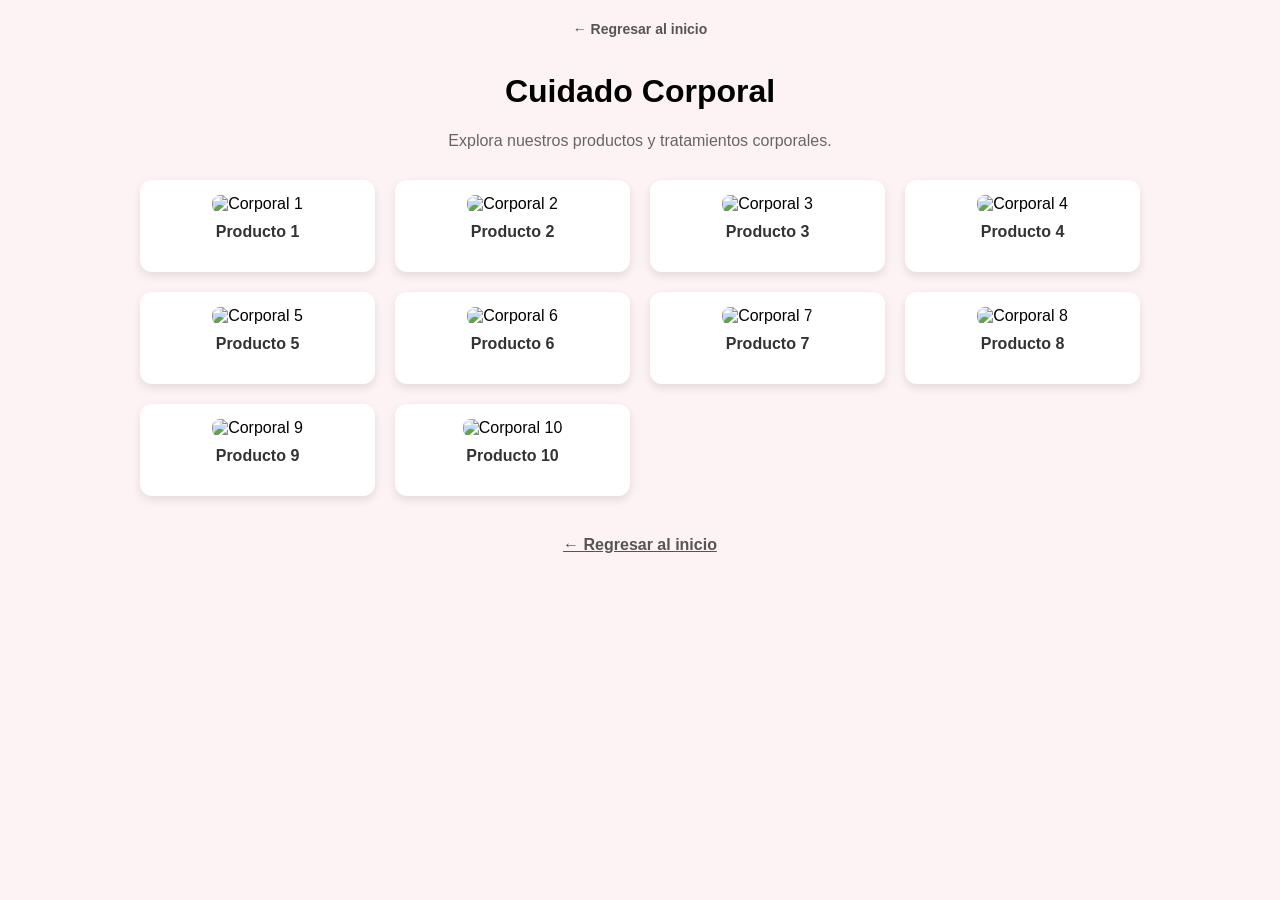
==== corporal.html @ 7ce0a53e "Primer commit de Glow Beauty Studio" ====
<!DOCTYPE html>
<html lang="es">
<head>
    <meta charset="UTF-8">
    <meta name="viewport" content="width=device-width, initial-scale=1.0">
    <title>Cuidado Corporal - Glow Beauty Studio</title>
    <style>
        body { margin: 0; font-family: sans-serif; background-color: #fdf2f4; padding: 20px; }
        .contenedor { max-width: 1000px; margin: 0 auto; text-align: center; }
        
        .btn-regresar-arriba {
            display: inline-block;
            margin-bottom: 15px;
            color: #555;
            text-decoration: none;
            font-size: 14px;
            font-weight: bold;
        }
        .btn-regresar-arriba:hover { color: #d81b60; text-decoration: underline; }

        .btn-regresar-abajo {
            display: inline-block;
            margin-top: 40px;
            color: #555;
            text-decoration: underline;
            font-weight: bold;
        }

        .grid-productos {
            display: grid;
            grid-template-columns: repeat(2, 1fr);
            gap: 20px;
            margin-top: 20px;
        }
        
        .tarjeta {
            background: white;
            padding: 15px;
            border-radius: 12px;
            box-shadow: 0 4px 10px rgba(0,0,0,0.1);
            transition: transform 0.3s;
        }
        .tarjeta:hover { transform: scale(1.05); }
        .tarjeta img { width: 100%; height: 160px; object-fit: cover; border-radius: 8px; }
        .tarjeta p { font-weight: bold; color: #333; margin-top: 10px; }

        @media (min-width: 768px) {
            .grid-productos { grid-template-columns: repeat(4, 1fr); }
        }
    </style>
</head>
<body>

<div class="contenedor">
    <div>
        <a href="index.html" class="btn-regresar-arriba">← Regresar al inicio</a>
    </div>

    <h1>Cuidado Corporal</h1>
    <p style="color: #666; margin-bottom: 30px;">Explora nuestros productos y tratamientos corporales.</p>

    <div class="grid-productos">
        <div class="tarjeta"><img src="img/corporal1.jpg" alt="Corporal 1"><p>Producto 1</p></div>
        <div class="tarjeta"><img src="img/corporal2.jpg" alt="Corporal 2"><p>Producto 2</p></div>
        <div class="tarjeta"><img src="img/corporal3.jpg" alt="Corporal 3"><p>Producto 3</p></div>
        <div class="tarjeta"><img src="img/corporal4.jpg" alt="Corporal 4"><p>Producto 4</p></div>
        <div class="tarjeta"><img src="img/corporal5.jpg" alt="Corporal 5"><p>Producto 5</p></div>
        <div class="tarjeta"><img src="img/corporal6.jpg" alt="Corporal 6"><p>Producto 6</p></div>
        <div class="tarjeta"><img src="img/corporal7.jpg" alt="Corporal 7"><p>Producto 7</p></div>
        <div class="tarjeta"><img src="img/corporal8.jpg" alt="Corporal 8"><p>Producto 8</p></div>
        <div class="tarjeta"><img src="img/corporal9.jpg" alt="Corporal 9"><p>Producto 9</p></div>
        <div class="tarjeta"><img src="img/corporal10.jpg" alt="Corporal 10"><p>Producto 10</p></div>
    </div>

    <div>
        <a href="index.html" class="btn-regresar-abajo">← Regresar al inicio</a>
    </div>
</div>

</body>
</html>
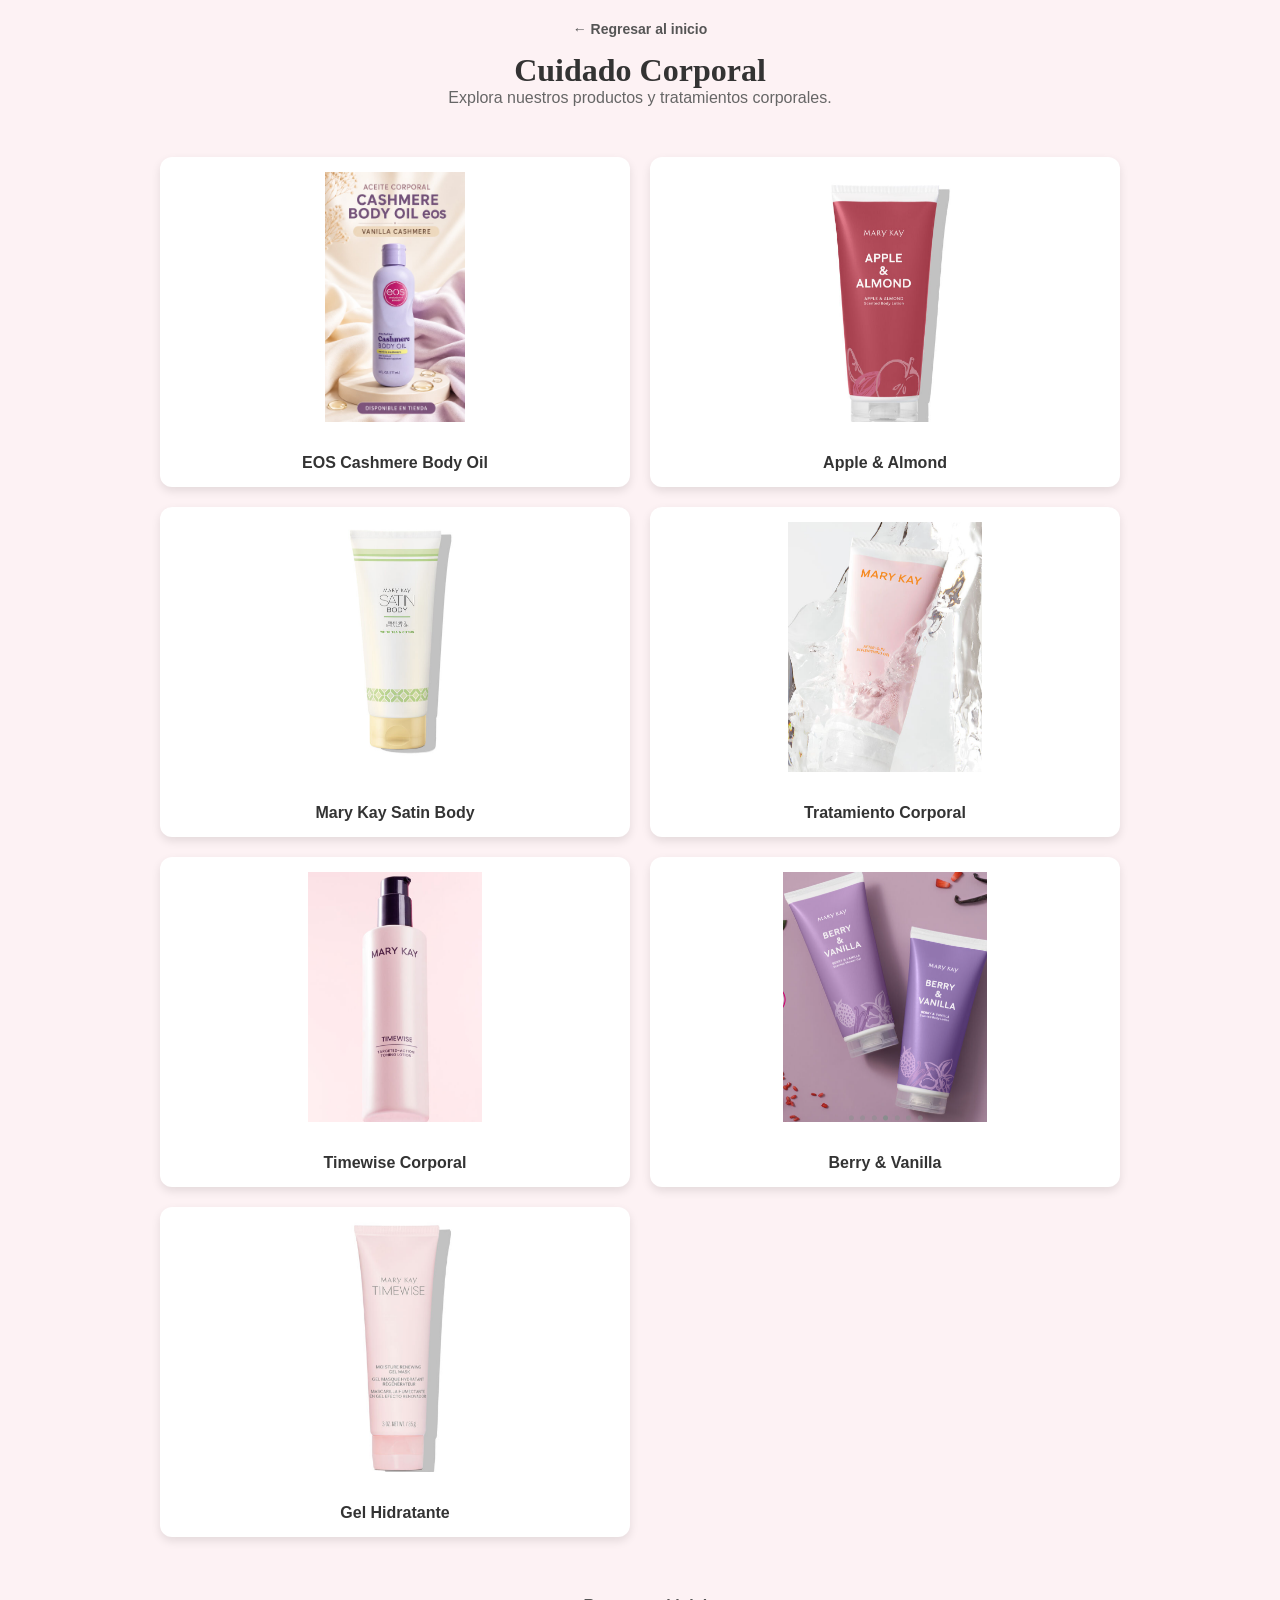
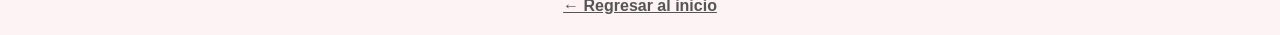
==== commit 72de0f51: "Arreglando productos estrella y banner movil" ====
--- a/corporal.html
+++ b/corporal.html
@@ -4,6 +4,7 @@
     <meta charset="UTF-8">
     <meta name="viewport" content="width=device-width, initial-scale=1.0">
     <title>Cuidado Corporal - Glow Beauty Studio</title>
+    <link rel="stylesheet" href="style.css">
     <style>
         body { margin: 0; font-family: sans-serif; background-color: #fdf2f4; padding: 20px; }
         .contenedor { max-width: 1000px; margin: 0 auto; text-align: center; }
@@ -33,20 +34,7 @@
             margin-top: 20px;
         }
         
-        .tarjeta {
-            background: white;
-            padding: 15px;
-            border-radius: 12px;
-            box-shadow: 0 4px 10px rgba(0,0,0,0.1);
-            transition: transform 0.3s;
-        }
-        .tarjeta:hover { transform: scale(1.05); }
-        .tarjeta img { width: 100%; height: 160px; object-fit: cover; border-radius: 8px; }
-        .tarjeta p { font-weight: bold; color: #333; margin-top: 10px; }
-
-        @media (min-width: 768px) {
-            .grid-productos { grid-template-columns: repeat(4, 1fr); }
-        }
+       
     </style>
 </head>
 <body>
@@ -58,24 +46,56 @@
 
     <h1>Cuidado Corporal</h1>
     <p style="color: #666; margin-bottom: 30px;">Explora nuestros productos y tratamientos corporales.</p>
-
-    <div class="grid-productos">
-        <div class="tarjeta"><img src="img/corporal1.jpg" alt="Corporal 1"><p>Producto 1</p></div>
-        <div class="tarjeta"><img src="img/corporal2.jpg" alt="Corporal 2"><p>Producto 2</p></div>
-        <div class="tarjeta"><img src="img/corporal3.jpg" alt="Corporal 3"><p>Producto 3</p></div>
-        <div class="tarjeta"><img src="img/corporal4.jpg" alt="Corporal 4"><p>Producto 4</p></div>
-        <div class="tarjeta"><img src="img/corporal5.jpg" alt="Corporal 5"><p>Producto 5</p></div>
-        <div class="tarjeta"><img src="img/corporal6.jpg" alt="Corporal 6"><p>Producto 6</p></div>
-        <div class="tarjeta"><img src="img/corporal7.jpg" alt="Corporal 7"><p>Producto 7</p></div>
-        <div class="tarjeta"><img src="img/corporal8.jpg" alt="Corporal 8"><p>Producto 8</p></div>
-        <div class="tarjeta"><img src="img/corporal9.jpg" alt="Corporal 9"><p>Producto 9</p></div>
-        <div class="tarjeta"><img src="img/corporal10.jpg" alt="Corporal 10"><p>Producto 10</p></div>
+<div class="grid-productos">
+        <div class="tarjeta" onclick="abrirModal('img/corporal1.jpg', 'EOS Cashmere Body Oil')">
+            <img src="img/corporal1.jpg" alt="EOS Cashmere Body Oil">
+            <p>EOS Cashmere Body Oil</p>
+        </div>
+        <div class="tarjeta" onclick="abrirModal('img/corporal2.jpg', 'Apple & Almond')">
+            <img src="img/corporal2.jpg" alt="Apple & Almond">
+            <p>Apple & Almond</p>
+        </div>
+        <div class="tarjeta" onclick="abrirModal('img/corporal3.jpg', 'Mary Kay Satin Body')">
+            <img src="img/corporal3.jpg" alt="Mary Kay Satin Body">
+            <p>Mary Kay Satin Body</p>
+        </div>
+        <div class="tarjeta" onclick="abrirModal('img/corporal4.jpg', 'Tratamiento Corporal')">
+            <img src="img/corporal4.jpg" alt="Tratamiento Corporal">
+            <p>Tratamiento Corporal</p>
+        </div>
+        <div class="tarjeta" onclick="abrirModal('img/corporal5.jpg', 'Timewise Corporal')">
+            <img src="img/corporal5.jpg" alt="Timewise Corporal">
+            <p>Timewise Corporal</p>
+        </div>
+        <div class="tarjeta" onclick="abrirModal('img/corporal6.jpg', 'Berry & Vanilla')">
+            <img src="img/corporal6.jpg" alt="Berry & Vanilla">
+            <p>Berry & Vanilla</p>
+        </div>
+        <div class="tarjeta" onclick="abrirModal('img/corporal7.jpg', 'Gel Hidratante')">
+            <img src="img/corporal7.jpg" alt="Gel Hidratante">
+            <p>Gel Hidratante</p>
+        </div>
     </div>
 
     <div>
         <a href="index.html" class="btn-regresar-abajo">← Regresar al inicio</a>
     </div>
 </div>
+<!-- Modal de Producto Único -->
+    <div id="modalProducto" class="modal" style="display: none;">
+        <div class="modal-contenido">
+            <span class="cerrar" onclick="cerrarModal()">&times;</span>
+            <img id="imgModal" src="" alt="Producto">
+            <h2 id="tituloModal"></h2>
+
+            <button class="btn-carrito" onclick="alert('Producto agregado al carrito')">Agregar al carrito</button>
+            <a id="btnwhatsapp" href="javascript:void(0)" target="_blank" class="btn-red btn-ws">Comprar por WhatsApp 📱</a>
+            <a href="https://www.instagram.com/rigoca94?igsh=Z3h2cnkidjvhbwti" target="_blank" class="btn-red btn-ig">Comprar por Instagram 🛍️</a>
+        </div>
+    </div>
+
+    <!-- Archivo JavaScript -->
+    <script src="script.js"></script>
 
 </body>
 </html>
--- a/style.css
+++ b/style.css
@@ -0,0 +1,756 @@
+/* Estilos actualizados para el logo */
+.logo {
+    font-size: 28px;
+    font-weight: 600;
+    letter-spacing: 4px;
+    display: flex;
+    flex-direction: column; /* Apila el texto uno sobre otro */
+    align-items: center;
+    line-height: 1; /* Reduce el espacio entre las palabras */
+}
+
+.sub-logo {
+    font-family: 'Montserrat', sans-serif; /* Usa la fuente limpia para el subtítulo */
+    font-size: 10px;
+    font-weight: 300;
+    letter-spacing: 3px;
+    margin-top: 4px;
+    color: #666;
+}
+/* ==========================================
+   ESTILOS BASE / ESCRITORIO
+   ========================================== */
+* {
+    margin: 0;
+    padding: 0;
+    box-sizing: border-box;
+}
+
+body {
+    font-family: 'Montserrat', sans-serif;
+    background-color: #ffffff;
+    color: #333;
+}
+
+h1, h2, h3, .logo {
+    font-family: 'Playfair Display', serif;
+}
+
+.navbar {
+    display: flex;
+    justify-content: space-between;
+    align-items: center;
+    padding: 20px 50px;
+    background-color: #ffffff;
+    position: sticky;
+    top: 0;
+    z-index: 100;
+    border-bottom: 1px solid #eee;
+}
+
+.menu-toggle {
+    display: none; /* Oculto en computadoras */
+    background: none;
+    border: none;
+    font-size: 24px;
+    cursor: pointer;
+}
+
+.logo {
+    font-size: 28px;
+    font-weight: 600;
+    letter-spacing: 4px;
+    display: flex;
+    flex-direction: column;
+    align-items: center;
+    line-height: 1;
+}
+
+.sub-logo {
+    font-family: 'Montserrat', sans-serif;
+    font-size: 10px;
+    font-weight: 300;
+    letter-spacing: 3px;
+    margin-top: 4px;
+    color: #666;
+}
+
+nav ul {
+    list-style: none;
+    display: flex;
+    gap: 30px;
+}
+
+nav ul li a {
+    text-decoration: none;
+    color: #333;
+    font-size: 14px;
+    text-transform: uppercase;
+    letter-spacing: 1px;
+    transition: color 0.3s ease;
+}
+
+nav ul li a:hover {
+    color: #f48fb1;
+}
+
+.hero {
+    height: 80vh;
+    /* Usamos una capa doble o aseguramos que la ruta comience con barra si es necesario, 
+       pero lo ideal para GitHub Pages es mantener la ruta limpia o separada */
+   background: linear-gradient(rgba(0,0,0,0.55), rgba(0,0,0,0.55)), url('/img/banner.jpg');
+    background-size: cover;
+    background-position: center center;
+    background-repeat: no-repeat;
+    display: flex;
+    flex-direction: column;
+    align-items: center;
+    justify-content: center;
+    text-align: center;
+    padding: 0 20px;
+    color: #ffffff;
+}
+/* Estilo elegante para el título principal */
+.hero h1 {
+    font-family: 'Playfair Display', serif;
+    font-size: 42px;
+    font-weight: 600;
+    margin-bottom: 15px;
+    letter-spacing: 1px;
+    color: #ffffff;
+    text-shadow: 0 2px 4px rgba(0,0,0,0.5); /* Sombra suave para darle relieve */
+}
+
+/* Estilo para los subtítulos y textos secundarios */
+.hero p {
+    font-family: 'Montserrat', sans-serif;
+    font-size: 15px;
+    margin-bottom: 25px;
+    color: #f0f0f0;
+    letter-spacing: 1px;
+}
+
+/* Botón llamativo pero elegante */
+.hero .btn-principal {
+    background-color: #ffffff;
+    color: #000000;
+    padding: 12px 35px;
+    border: none;
+    font-family: 'Montserrat', sans-serif;
+    font-size: 13px;
+    text-transform: uppercase;
+    letter-spacing: 2px;
+    cursor: pointer;
+    transition: all 0.3s ease;
+    box-shadow: 0 4px 10px rgba(0,0,0,0.3);
+}
+
+.hero .btn-principal:hover {
+    background-color: #f48fb1;
+    color: #ffffff;
+}
+
+.productos {
+    padding: 60px 50px;
+    text-align: center;
+}
+
+.productos h2 {
+    font-size: 32px;
+    margin-bottom: 40px;
+}
+
+.grid-productos {
+    display: grid;
+    grid-template-columns: repeat(auto-fit, minmax(260px, 1fr));
+    gap: 30px;
+}
+
+.tarjeta-producto {
+    background: #fff;
+    padding: 20px;
+    transition: transform 0.3s ease;
+}
+
+
+.tarjeta-producto:hover {
+    transform: translateY(-5px);
+}
+
+.img-placeholder {
+    height: 250px;
+    background-color: #f0f0f0;
+    display: flex;
+    align-items: center;
+    justify-content: center;
+    color: #aaa;
+    margin-bottom: 15px;
+}
+
+.tarjeta-producto h3 {
+    font-size: 18px;
+    margin-bottom: 10px;
+}
+
+.precio {
+    font-weight: 500;
+    margin-bottom: 15px;
+}
+
+.btn-agregar {
+    background-color: transparent;
+    color: #000;
+    border: 1px solid #000;
+    width: 100%;
+    padding: 10px 20px;
+    font-family: 'Montserrat', sans-serif;
+    cursor: pointer;
+    transition: all 0.3s;
+}
+
+.btn-agregar:hover {
+    background-color: #000;
+    color: #fff;
+}
+
+/* ==========================================
+   ADAPTACIÓN PARA CELULARES (MEDIA QUERIES)
+   ========================================== */
+@media (max-width: 768px) {
+    .navbar {
+        padding: 15px 20px;
+        .categorias {
+        padding: 40px 20px;
+    }
+
+    .grid-categorias {
+        gap: 25px;
+    }
+
+    .img-categoria {
+        height: 280px; /* Un poco más bajitas en celular */
+    }
+    }
+
+    .menu-toggle {
+        display: block; /* Muestra el botón de hamburguesa */
+    }
+
+    /* Oculta el menú normal y lo convierte en desplegable */
+    .nav-menu {
+        display: none;
+        position: absolute;
+        top: 100%;
+        left: 0;
+        width: 100%;
+        background-color: #ffffff;
+        border-bottom: 1px solid #eee;
+        padding: 20px 0;
+        box-shadow: 0 4px 6px rgba(0,0,0,0.05);
+    }
+
+    .nav-menu.active {
+        display: block; /* Se muestra al hacer click */
+    }
+
+    nav ul {
+        flex-direction: column;
+        align-items: center;
+        gap: 20px;
+    }
+
+    .logo {
+        font-size: 22px;
+    }
+
+    .sub-logo {
+        font-size: 8px;
+    }
+
+    .hero {
+        height: 50vh;
+    }
+
+    .hero h1 {
+        font-size: 32px;
+    }
+
+    .hero p {
+        font-size: 14px;
+    }
+
+    .productos {
+        padding: 40px 20px;
+    }
+
+    .productos h2 {
+        font-size: 24px;
+        margin-bottom: 25px;
+    }
+
+    .grid-productos {
+        grid-template-columns: repeat(auto-fit, minmax(200px, 1fr));
+        gap: 15px;
+    }
+}
+.categorias {
+    padding: 60px 50px;
+    text-align: center;
+    background-color: #fdf2f4; /* Añade esta línea aquí */
+}
+.grid-categorias {
+    display: grid;
+    grid-template-columns: repeat(auto-fit, minmax(280px, 1fr));
+    gap: 40px; /* Un poco más de espacio entre bloques para que respire el diseño */
+}
+
+.tarjeta-categoria {
+    background: #fff;
+    display: flex;
+    flex-direction: column;
+    align-items: center;
+    transition: transform 0.4s ease;
+    cursor: pointer;
+}
+
+.tarjeta-categoria:hover {
+    transform: translateY(-8px);
+}
+
+.img-categoria {
+    width: 100%;
+    height: 350px; /* Imágenes más altas y estilizadas */
+    background-color: #eaeaea; /* Fondo gris claro mientras pones tus fotos */
+    display: flex;
+    align-items: center;
+    justify-content: center;
+    color: #999;
+    font-size: 14px;
+    margin-bottom: 20px;
+    box-shadow: 0 10px 20px rgba(0,0,0,0.05); /* Sombra muy sutil y elegante */
+}
+
+.tarjeta-categoria h3 {
+    font-size: 24px;
+    margin-bottom: 12px;
+    color: #222;
+}
+
+.btn-explorar {
+    text-decoration: none;
+    color: #000;
+    font-family: 'Montserrat', sans-serif;
+    font-size: 12px;
+    text-transform: uppercase;
+    letter-spacing: 2px;
+    border-bottom: 1px solid #000; /* Botón estilo enlace subrayado minimalista */
+    padding-bottom: 3px;
+    transition: color 0.3s, border-color 0.3s;
+}
+
+.btn-explorar:hover {
+    color: #f48fb1;
+    border-color: #f48fb1;
+}
+.img-container {
+    width: 100%;
+    height: 350px; /* Altura uniforme para todas las fotos */
+    margin-bottom: 20px;
+    overflow: hidden;
+    box-shadow: 0 10px 20px rgba(0,0,0,0.05);
+}
+
+.img-container img {
+    width: 100%;
+    height: 100%;
+    object-fit: cover; /* Hace que la imagen llene el espacio sin deformarse */
+    transition: transform 0.5s ease; /* Efecto de zoom suave al pasar el mouse */
+}
+
+/* Efecto zoom elegante cuando pones el cursor sobre la tarjeta */
+.tarjeta-categoria:hover .img-container img {
+    transform: scale(1.05);
+}
+.productos-destacados {
+    padding: 80px 20px;
+    max-width: 1200px;
+    margin: 0 auto;
+}
+
+.titulo-seccion {
+    text-align: center;
+    font-family: 'Playfair Display', serif;
+    font-size: 32px;
+    margin-bottom: 50px;
+    color: #333;
+}
+
+.grid-productos {
+    display: grid;
+    grid-template-columns: repeat(auto-fit, minmax(250px, 1fr));
+    gap: 30px;
+}
+
+.card-producto {
+    text-align: center;
+    padding: 20px;
+    background: #fff;
+    transition: transform 0.3s ease;
+}
+
+.card-producto img {
+    width: 100%;
+    height: 300px;
+    object-fit: cover;
+    margin-bottom: 15px;
+    border-radius: 5px;
+}
+
+.card-producto h4 {
+    font-size: 16px;
+    margin: 10px 0;
+    color: #444;
+}
+
+.precio {
+    font-weight: bold;
+    color: #f48fb1; /* El rosa de tu marca */
+    margin-bottom: 15px;
+}
+
+.btn-comprar {
+    background: transparent;
+    border: 1px solid #333;
+    padding: 10px 20px;
+    cursor: pointer;
+    text-transform: uppercase;
+    letter-spacing: 1px;
+    transition: 0.3s;
+}
+
+.btn-comprar:hover {
+    background: #333;
+    color: #fff;
+}
+.instagram-feed {
+    padding: 80px 20px;
+    text-align: center;
+    background-color: #fdf2f4; /* Un rosa pastel muy suave y elegante */
+    margin: 40px 0; /* Un poco de espacio arriba y abajo para que respire la sección */
+}
+
+.subtitulo {
+    font-size: 14px;
+    color: #f48fb1;
+    margin-bottom: 30px;
+    letter-spacing: 2px;
+}
+
+/* Carrusel de una sola foto */
+.carrusel-instagram {
+    display: flex;
+    overflow-x: auto;
+    scroll-snap-type: x mandatory;
+    width: 100%;
+    max-width: 500px; /* Tamaño perfecto para que se vea una a la vez */
+    margin: 0 auto 30px auto;
+}
+
+/* Ocultar la barra fea de desplazamiento */
+.carrusel-instagram::-webkit-scrollbar {
+    display: none; 
+}
+
+/* Cada foto ocupa toda la pantalla del carrusel */
+.item-insta {
+    flex: 0 0 100%;
+    scroll-snap-align: center;
+}
+
+.item-insta img {
+    width: 100%;
+    height: 450px;
+    object-fit: cover;
+    border-radius: 8px;
+}
+
+.item-insta:hover img {
+    transform: scale(1.02);
+}
+
+.btn-seguir {
+    padding: 10px 30px;
+    border: 1px solid #333;
+    text-decoration: none;
+    color: #333;
+    font-size: 14px;
+    text-transform: uppercase;
+    transition: 0.3s;
+}
+
+.btn-seguir:hover {
+    background: #333;
+    color: #fff;
+}
+/* Contenedor principal que controla el deslizamiento y el tamaño */
+.carrusel-contenedor {
+    position: relative;
+    max-width: 500px;
+    margin: 0 auto;
+    display: flex;
+    align-items: center;
+}
+
+/* El carrusel permite arrastrar y a la vez es controlado por las flechas */
+.carrusel-instagram {
+    display: flex;
+    overflow-x: auto;         /* ESTO PERMITE ARRÁSTRAR CON EL MOUSE/DEDO */
+    scroll-snap-type: x mandatory; /* ESTO HACE QUE SE "IMANTE" AL SOLTAR */
+    scroll-behavior: smooth;   /* ESTO HACE QUE EL MOVIMIENTO SEA SUAVE */
+    width: 100%;
+    scrollbar-width: none;     /* Oculta barra en Firefox */
+}
+
+/* Oculta barra de scroll en Chrome/Safari */
+.carrusel-instagram::-webkit-scrollbar {
+    display: none;
+}
+
+/* Cada tarjeta ocupa el 100% y se alinea al centro */
+.item-insta {
+    flex: 0 0 100%;
+    scroll-snap-align: center;
+}
+
+.item-insta img {
+    width: 100%;
+    height: 450px;
+    object-fit: cover;
+    border-radius: 8px;
+}
+
+/* Botones de flecha (se mantienen igual) */
+.flecha-slider {
+    position: absolute;
+    top: 50%;
+    transform: translateY(-50%);
+    background-color: rgba(255, 255, 255, 0.8);
+    border: none;
+    font-size: 20px;
+    padding: 10px 15px;
+    cursor: pointer;
+    z-index: 10;
+    border-radius: 50%;
+    box-shadow: 0 2px 5px rgba(0,0,0,0.2);
+}
+
+.izquierda { left: -30px; }
+.derecha { right: -30px; }
+/* Para computadoras, se acomodan en 3 columnas en lugar de 1 */
+@media (min-width: 768px) {
+    .grid-blog {
+        grid-template-columns: repeat(3, 1fr) !important;
+    }
+}
+.modal { display: none; position: fixed; z-index: 1000; left: 0; top: 0; width: 100%; height: 100%; background-color: rgba(0,0,0,0.7); }
+.modal-contenido { background-color: #fff; margin: 10% auto; padding: 30px; width: 90%; max-width: 420px; border-radius: 16px; text-align: center; box-shadow: 0 10px 25px rgba(0,0,0,0.2); position: relative; }
+.cerrar { position: absolute; right: 20px; top: 15px; cursor: pointer; font-size: 28px; color: #aaa; }
+.cerrar:hover { color: #000; }
+.modal-contenido img { width: 100%; max-height: 280px; object-fit: cover; border-radius: 10px; margin-bottom: 15px; }
+.modal-contenido h2 { font-size: 22px; font-weight: 800; color: #111; margin-bottom: 20px; font-family: sans-serif; }
+
+/* Estilo de los botones idénticos a tu otra tienda */
+.btn-carrito { width: 100%; background-color: #2b2b2b; color: #fff; border: none; padding: 12px; font-size: 15px; font-weight: 600; border-radius: 8px; cursor: pointer; margin-bottom: 10px; }
+.btn-carrito:hover { background-color: #404040; }
+
+.btn-red { display: block; width: 100%; padding: 12px; font-size: 15px; font-weight: 700; text-decoration: none; border-radius: 8px; text-align: center; box-sizing: border-box; margin-bottom: 10px; color: #fff; }
+.btn-ws { background-color: #25d366; }
+.btn-ws:hover { opacity: 0.9; }
+.btn-ig { background: linear-gradient(45deg, #f09433, #e6683c, #dc2743, #cc2366, #bc1888); }
+.btn-ig:hover { opacity: 0.9; }
+/* --- ESTILOS DEL MODAL (VENTANA FLOTANTE) --- */
+.modal {
+    display: none; /* Oculto por defecto */
+    position: fixed; /* Hace que flote sobre toda la página */
+    z-index: 1000; /* Lo pone por encima de todo lo demás */
+    left: 0;
+    top: 0;
+    width: 100%;
+    height: 100%;
+    background-color: rgba(0, 0, 0, 0.7); /* Fondo oscurito semitransparente */
+    overflow: auto;
+}
+
+.modal-contenido {
+    background-color: #fff;
+    margin: 10% auto; /* Lo centra en la pantalla */
+    padding: 20px;
+    width: 90%;
+    max-width: 450px; /* Evita que se haga gigante */
+    border-radius: 12px;
+    text-align: center;
+    position: relative;
+    box-shadow: 0px 5px 15px rgba(0,0,0,0.3);
+}
+
+/* Controla el tamaño de la imagen dentro del modal */
+.modal-contenido img {
+    width: 100%;
+    max-height: 300px;
+    object-fit: cover;
+    border-radius: 8px;
+    margin-bottom: 15px;
+}
+
+/* La tachita para cerrar */
+.cerrar {
+    position: absolute;
+    top: 10px;
+    right: 15px;
+    font-size: 28px;
+    font-weight: bold;
+    color: #333;
+    cursor: pointer;
+}
+
+.cerrar:hover {
+    color: red;
+}
+/* Cuadrícula para acomodar las tarjetas */
+.grid-productos {
+    display: grid;
+    grid-template-columns: repeat(auto-fit, minmax(220px, 1fr));
+    gap: 25px;
+    padding: 20px;
+    max-width: 1000px;
+    margin: 0 auto;
+}
+
+/* Diseño de la tarjeta de producto */
+.tarjeta {
+    background: white;
+    padding: 15px;
+    border-radius: 12px;
+    box-shadow: 0 4px 10px rgba(0,0,0,0.1);
+    transition: transform 0.3s ease;
+    cursor: pointer;
+    height: 330px;
+    display: flex;
+    flex-direction: column;
+    justify-content: space-between;
+    text-align: center;
+}
+
+.tarjeta:hover { 
+    transform: scale(1.05); 
+}
+
+.tarjeta img { 
+    width: 100%; 
+    height: 250px; 
+    object-fit: contain; 
+    border-radius: 8px; 
+}
+
+.tarjeta p { 
+    font-weight: bold; 
+    color: #333; 
+    margin: 10px 0 0 0;
+}
+
+/* Fondo oscuro cuando se abre el modal */
+.modal {
+    display: none; 
+    position: fixed; 
+    z-index: 1000; 
+    left: 0;
+    top: 0;
+    width: 100%;
+    height: 100%;
+    background-color: rgba(0,0,0,0.6);
+}
+
+/* Caja blanca flotante del modal */
+.modal-contenido {
+    background-color: white;
+    margin: 5% auto;
+    padding: 20px;
+    border-radius: 12px;
+    width: 90%;
+    max-width: 400px;
+    text-align: center;
+    position: relative;
+    box-shadow: 0 5px 15px rgba(0,0,0,0.3);
+}
+
+.modal-contenido img {
+    width: 100%;
+    height: 300px;
+    object-fit: contain;
+    border-radius: 8px;
+    margin-bottom: 15px;
+}
+
+/* Botón de cerrar (la X) */
+.cerrar {
+    position: absolute;
+    top: 10px;
+    right: 15px;
+    font-size: 28px;
+    font-weight: bold;
+    color: #aaa;
+    cursor: pointer;
+}
+
+.cerrar:hover {
+    color: #000;
+}
+
+/* Estilos de los botones dentro del modal */
+.btn-carrito {
+    background-color: #333;
+    color: white;
+    border: none;
+    padding: 12px;
+    width: 100%;
+    border-radius: 8px;
+    font-weight: bold;
+    cursor: pointer;
+    margin-bottom: 10px;
+}
+
+.btn-wsp {
+    display: block;
+    background-color: #25D366;
+    color: white;
+    text-decoration: none;
+    padding: 12px;
+    border-radius: 8px;
+    font-weight: bold;
+    margin-bottom: 10px;
+}
+
+.btn-ig {
+    display: block;
+    background: linear-gradient(45deg, #f09433, #e6683c, #dc2743, #cc2366, #bc1888);
+    color: white;
+    text-decoration: none;
+    padding: 12px;
+    border-radius: 8px;
+    font-weight: bold;
+}
+@media (max-width: 768px) {
+    .hero {
+        background-attachment: scroll !important;
+        background-size: cover !important;
+        background-position: center center !important;
+    }
+}
+.card-producto {
+    cursor: pointer;
+    transition: transform 0.3s ease;
+}
+
+.card-producto:hover {
+    transform: scale(1.03);
+}
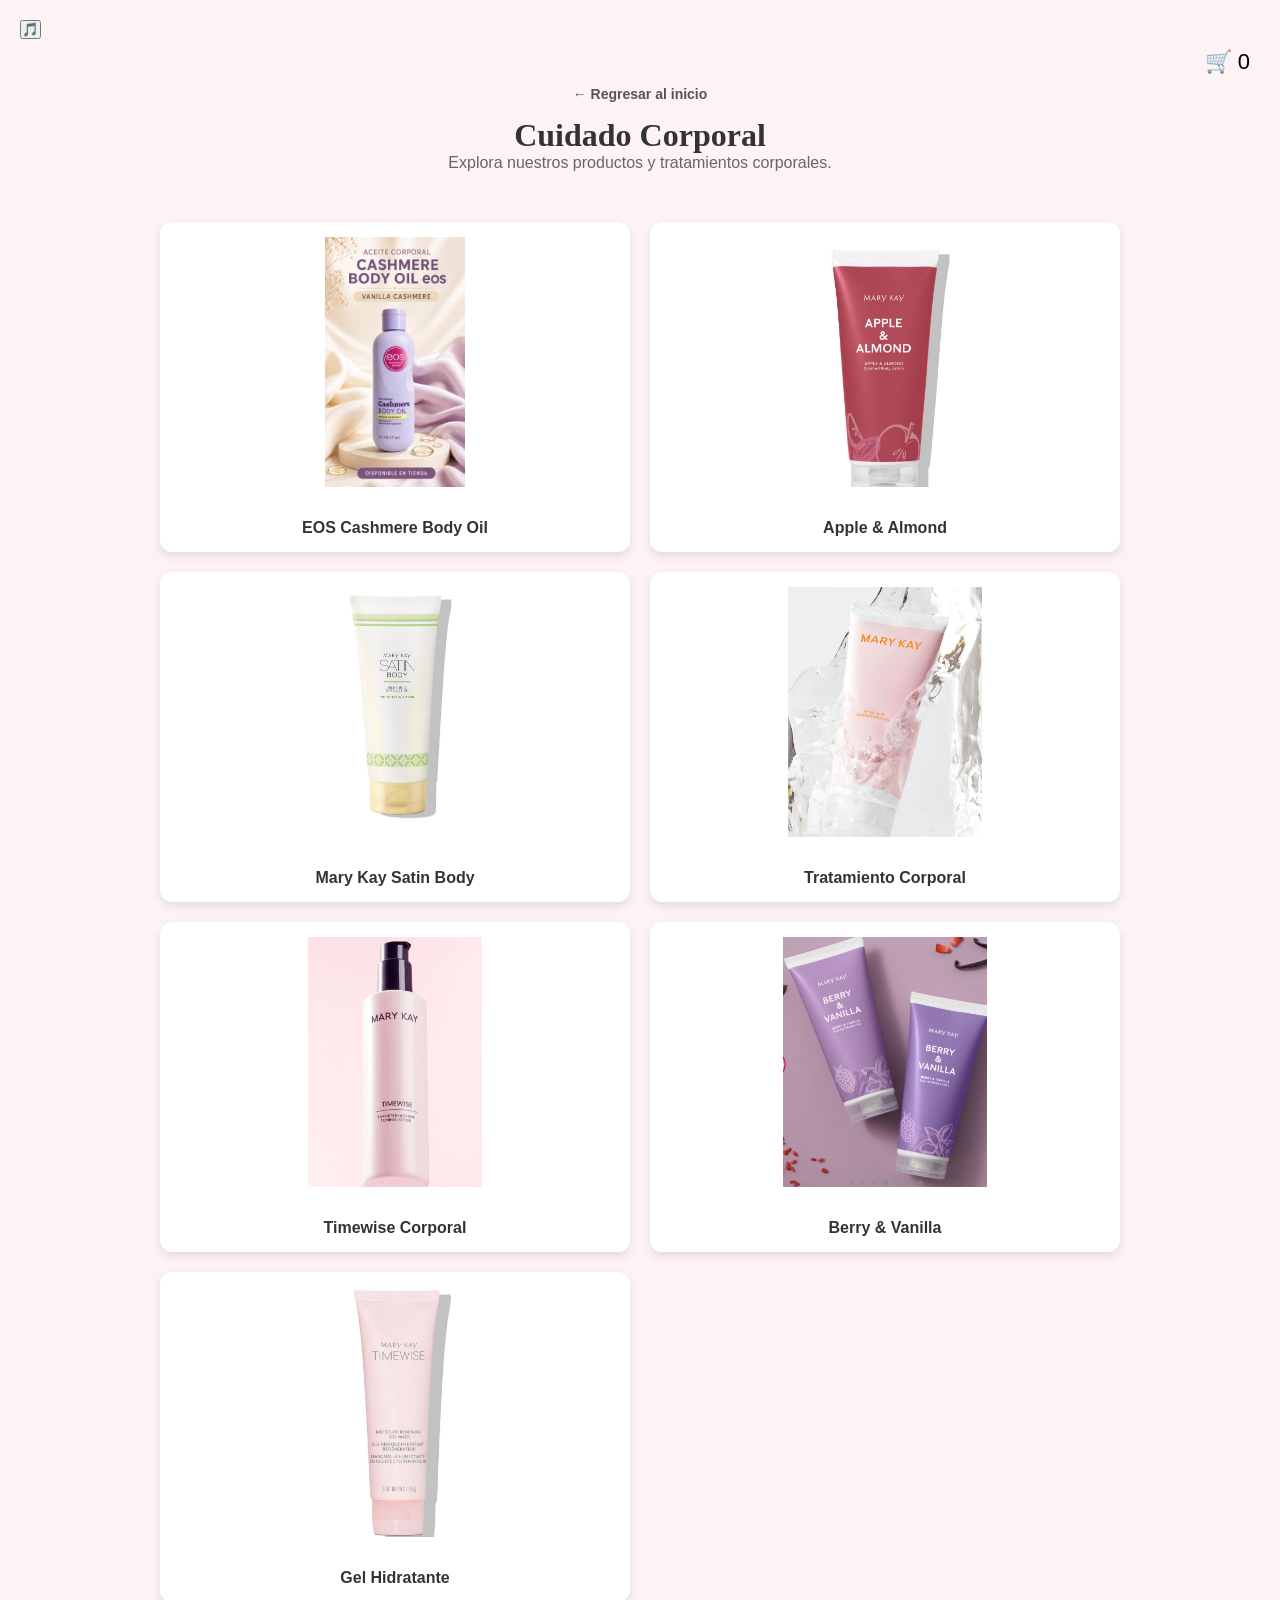
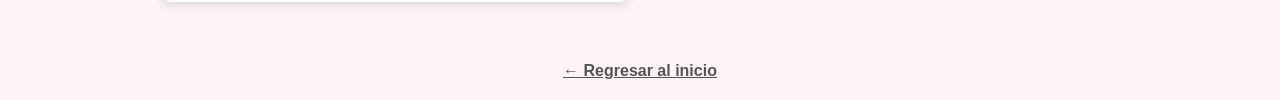
==== commit f7f6d326: "Actualizar numero de whatsapp y reproductor de musica" ====
--- a/corporal.html
+++ b/corporal.html
@@ -38,7 +38,26 @@
     </style>
 </head>
 <body>
+    <button id="btn-musica">🎵</button>
+<audio id="audio-fondo" src="audio/musica.mp3" loop></audio>
+<div class="carrito-contenedor" style="position: relative; text-align: right; padding: 10px;">
+    <button id="btn-abrir-carrito" style="background: none; border: none; font-size: 22px; cursor: pointer;">
+        🛒 <span id="contador-carrito">0</span>
+    </button>
 
+    <!-- Ventana flotante del carrito -->
+    <div id="panel-carrito" class="panel-carrito oculto">
+        <h3>Tu Carrito</h3>
+        <ul id="lista-carrito"></ul>
+        <p><strong>Total items:</strong> <span id="total-items">0</span></p>
+        
+        <div class="acciones-carrito">
+            <a id="btn-whatsapp" href="#" target="_blank" class="btn-wa">Comprar por WhatsApp</a>
+            <a href="Https://www.instagram.com/rigoca94?igsi=Z3h2cnk1djVhbWti" target="_blank" class="btn-ig">Pedir por Instagram</a>
+            <button id="btn-vaciar" class="btn-vaciar">Vaciar Carrito</button>
+        </div>
+    </div>
+</div>
 <div class="contenedor">
     <div>
         <a href="index.html" class="btn-regresar-arriba">← Regresar al inicio</a>
--- a/style.css
+++ b/style.css
@@ -95,13 +95,10 @@
 }
 
 .hero {
+    position: relative;
+    width: 100%;
     height: 80vh;
-    /* Usamos una capa doble o aseguramos que la ruta comience con barra si es necesario, 
-       pero lo ideal para GitHub Pages es mantener la ruta limpia o separada */
-   background: linear-gradient(rgba(0,0,0,0.55), rgba(0,0,0,0.55)), url('/img/banner.jpg');
-    background-size: cover;
-    background-position: center center;
-    background-repeat: no-repeat;
+    overflow: hidden;
     display: flex;
     flex-direction: column;
     align-items: center;
@@ -109,6 +106,46 @@
     text-align: center;
     padding: 0 20px;
     color: #ffffff;
+}
+/* Ajuste de pantalla completa (full-screen hero) para celulares */
+@media (max-width: 768px) {
+    .hero {
+        height: 100vh; /* Ocupa exactamente toda la altura de la pantalla del celular */
+        width: 100vw;
+    }
+    
+    .hero-img {
+        height: 100%;
+        object-fit: cover; /* Rellena toda la pantalla de lado a lado sin dejar huecos */
+    }
+}
+/* Imagen de fondo en HTML para que no falle en móviles */
+.hero-img {
+    position: absolute;
+    top: 0;
+    left: 0;
+    width: 100%;
+    height: 100%;
+    object-fit: cover;
+    z-index: 1;
+}
+
+/* Capa oscura (overlay) para que las letras blancas resalten chido */
+.hero::after {
+    content: '';
+    position: absolute;
+    top: 0;
+    left: 0;
+    width: 100%;
+    height: 100%;
+    background: rgba(0, 0, 0, 0.45);
+    z-index: 2;
+}
+
+/* Asegura que el contenido quede por encima de la imagen y la capa */
+.hero > *:not(.hero-img) {
+    position: relative;
+    z-index: 3;
 }
 /* Estilo elegante para el título principal */
 .hero h1 {
@@ -267,10 +304,7 @@
         font-size: 8px;
     }
 
-    .hero {
-        height: 50vh;
-    }
-
+   
     .hero h1 {
         font-size: 32px;
     }
@@ -740,11 +774,7 @@
     font-weight: bold;
 }
 @media (max-width: 768px) {
-    .hero {
-        background-attachment: scroll !important;
-        background-size: cover !important;
-        background-position: center center !important;
-    }
+    
 }
 .card-producto {
     cursor: pointer;
@@ -753,4 +783,138 @@
 
 .card-producto:hover {
     transform: scale(1.03);
-}+}
+/* Estilos modernos y elegantes para el carrito */
+.panel-carrito {
+    position: absolute;
+    right: 15px;
+    top: 50px;
+    width: 310px;
+    background: #ffffff;
+    border: 1px solid #f0e6ed;
+    box-shadow: 0 10px 25px rgba(0, 0, 0, 0.08);
+    padding: 22px;
+    border-radius: 16px;
+    z-index: 1000;
+    text-align: left;
+    font-family: inherit;
+}
+
+.panel-carrito h3 {
+    margin-top: 0;
+    margin-bottom: 14px;
+    font-size: 18px;
+    color: #333;
+    letter-spacing: 0.5px;
+}
+
+.panel-carrito ul {
+    list-style: none;
+    padding: 0;
+    margin: 0 0 15px 0;
+    max-height: 160px;
+    overflow-y: auto;
+}
+
+.panel-carrito li {
+    padding: 10px 0;
+    border-bottom: 1px solid #f5eff3;
+    font-size: 14px;
+    color: #555;
+    display: flex;
+    align-items: center;
+}
+
+.panel-carrito p {
+    margin: 12px 0 18px 0;
+    font-size: 14px;
+    color: #444;
+}
+
+.acciones-carrito {
+    display: flex;
+    flex-direction: column;
+    gap: 10px;
+}
+
+.acciones-carrito a, 
+.acciones-carrito button {
+    display: block;
+    text-align: center;
+    padding: 11px 15px;
+    border-radius: 10px;
+    text-decoration: none;
+    font-weight: 600;
+    font-size: 13px;
+    border: none;
+    cursor: pointer;
+    transition: transform 0.15s ease, opacity 0.15s ease;
+}
+
+.acciones-carrito a:hover, 
+.acciones-carrito button:hover {
+    opacity: 0.9;
+    transform: translateY(-1px);
+}
+
+.btn-wa { 
+    background-color: #71b48d !important; 
+    color: white !important; 
+}
+
+.btn-ig { 
+    background-color: #8c7aa9 !important; 
+    color: white !important; 
+}
+
+.btn-vaciar { 
+    background-color: #d88989 !important; 
+    color: white !important; 
+}
+
+.oculto { 
+    display: none !important; 
+}
+/* Unificar el estilo de todas las tarjetas de producto */
+.card-producto {
+    background: #ffffff;
+    border-radius: 14px;
+    padding: 15px;
+    box-shadow: 0 4px 15px rgba(0, 0, 0, 0.05);
+    border: 1px solid #f0e6ed;
+    display: flex;
+    flex-direction: column;
+    justify-content: space-between;
+}
+
+/* Recortar y encuadrar las fotos para que parezcan productos reales */
+.card-producto img {
+    width: 100%;
+    height: 320px; /* Ajusta la altura a tu gusto */
+    object-fit: contain !important; /* Muestra la imagen entera sin recortar nada */
+    border-radius: 10px;
+}
+.btn-musica-nav {
+    background: transparent;
+    border: 1px solid #ccc;
+    font-size: 16px;
+    width: 36px;
+    height: 36px;
+    border-radius: 50%;
+    cursor: pointer;
+    display: flex;
+    align-items: center;
+    justify-content: center;
+    transition: all 0.3s ease;
+}
+
+.btn-musica-nav:hover {
+    background: #f0f0f0;
+    transform: scale(1.05);
+}
+
+.btn-musica-nav.sonando {
+    background: #e1306c;
+    color: white;
+    border-color: #e1306c;
+}
